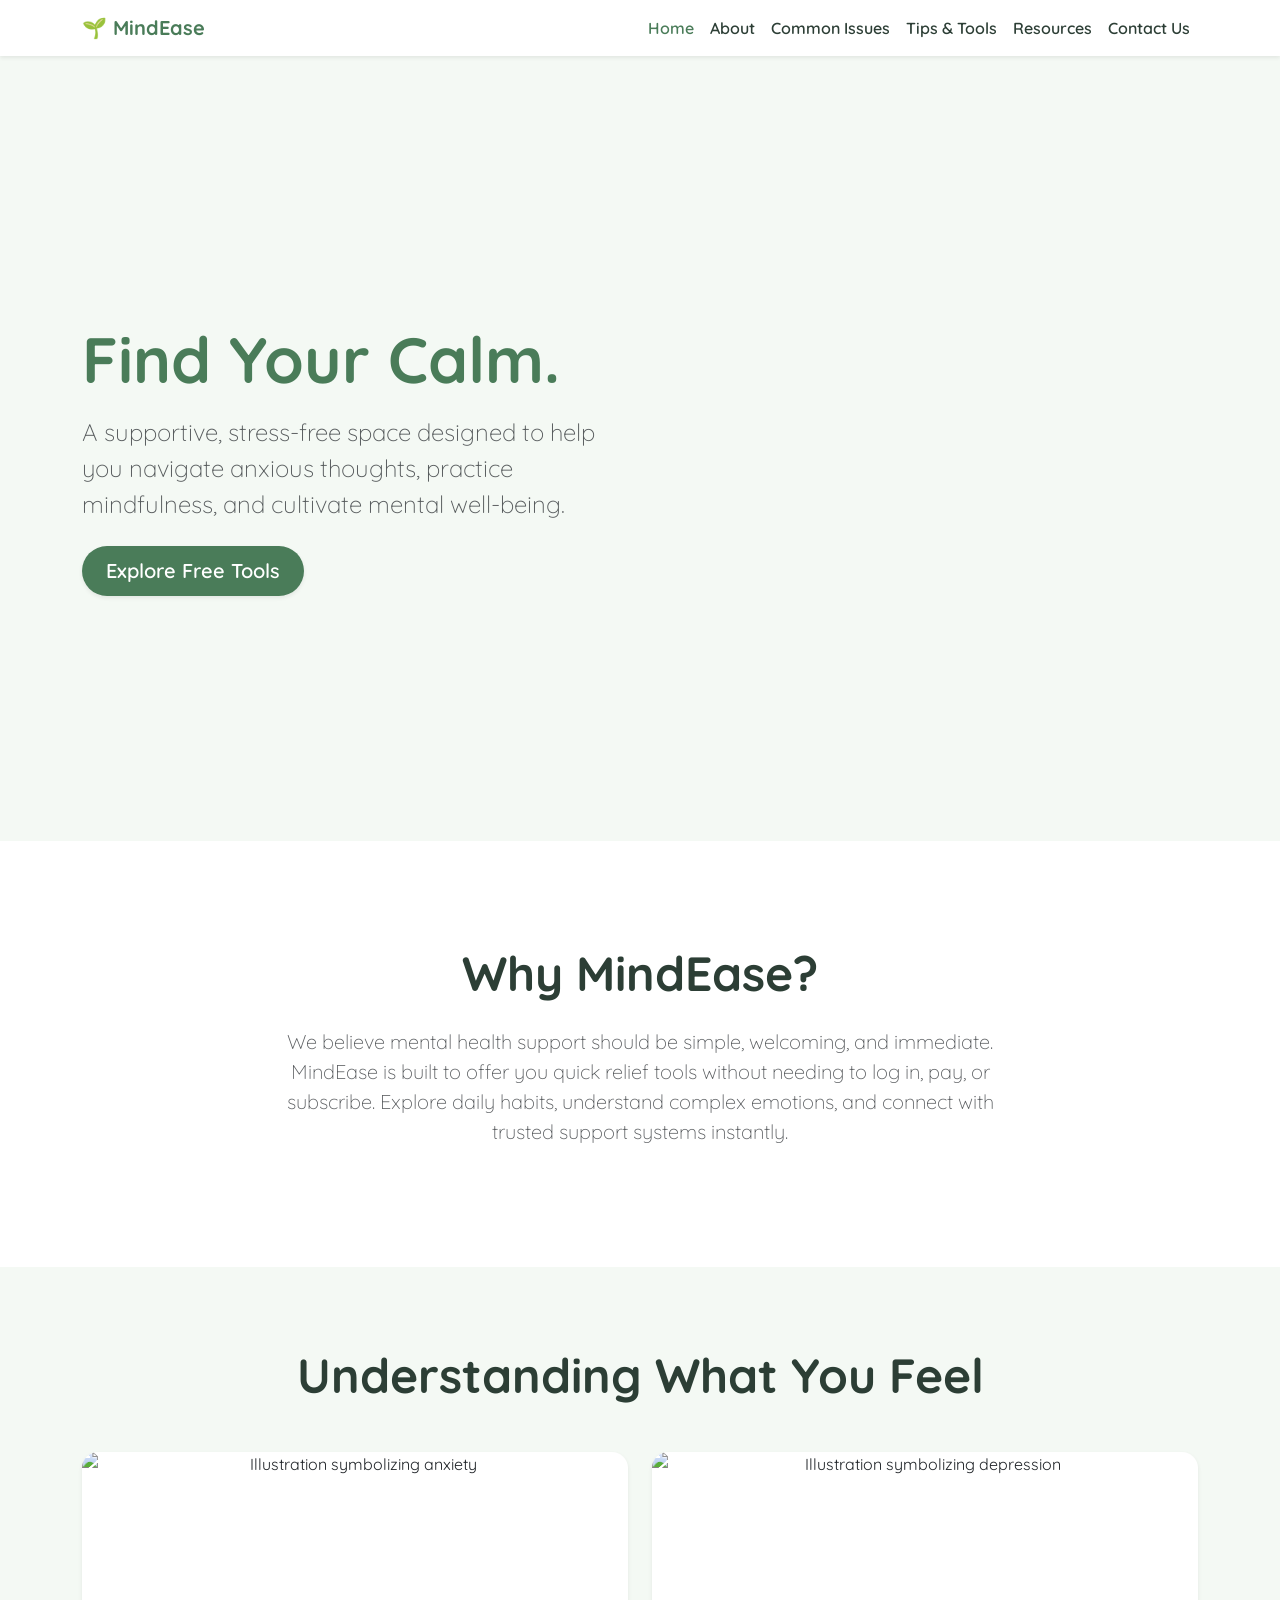
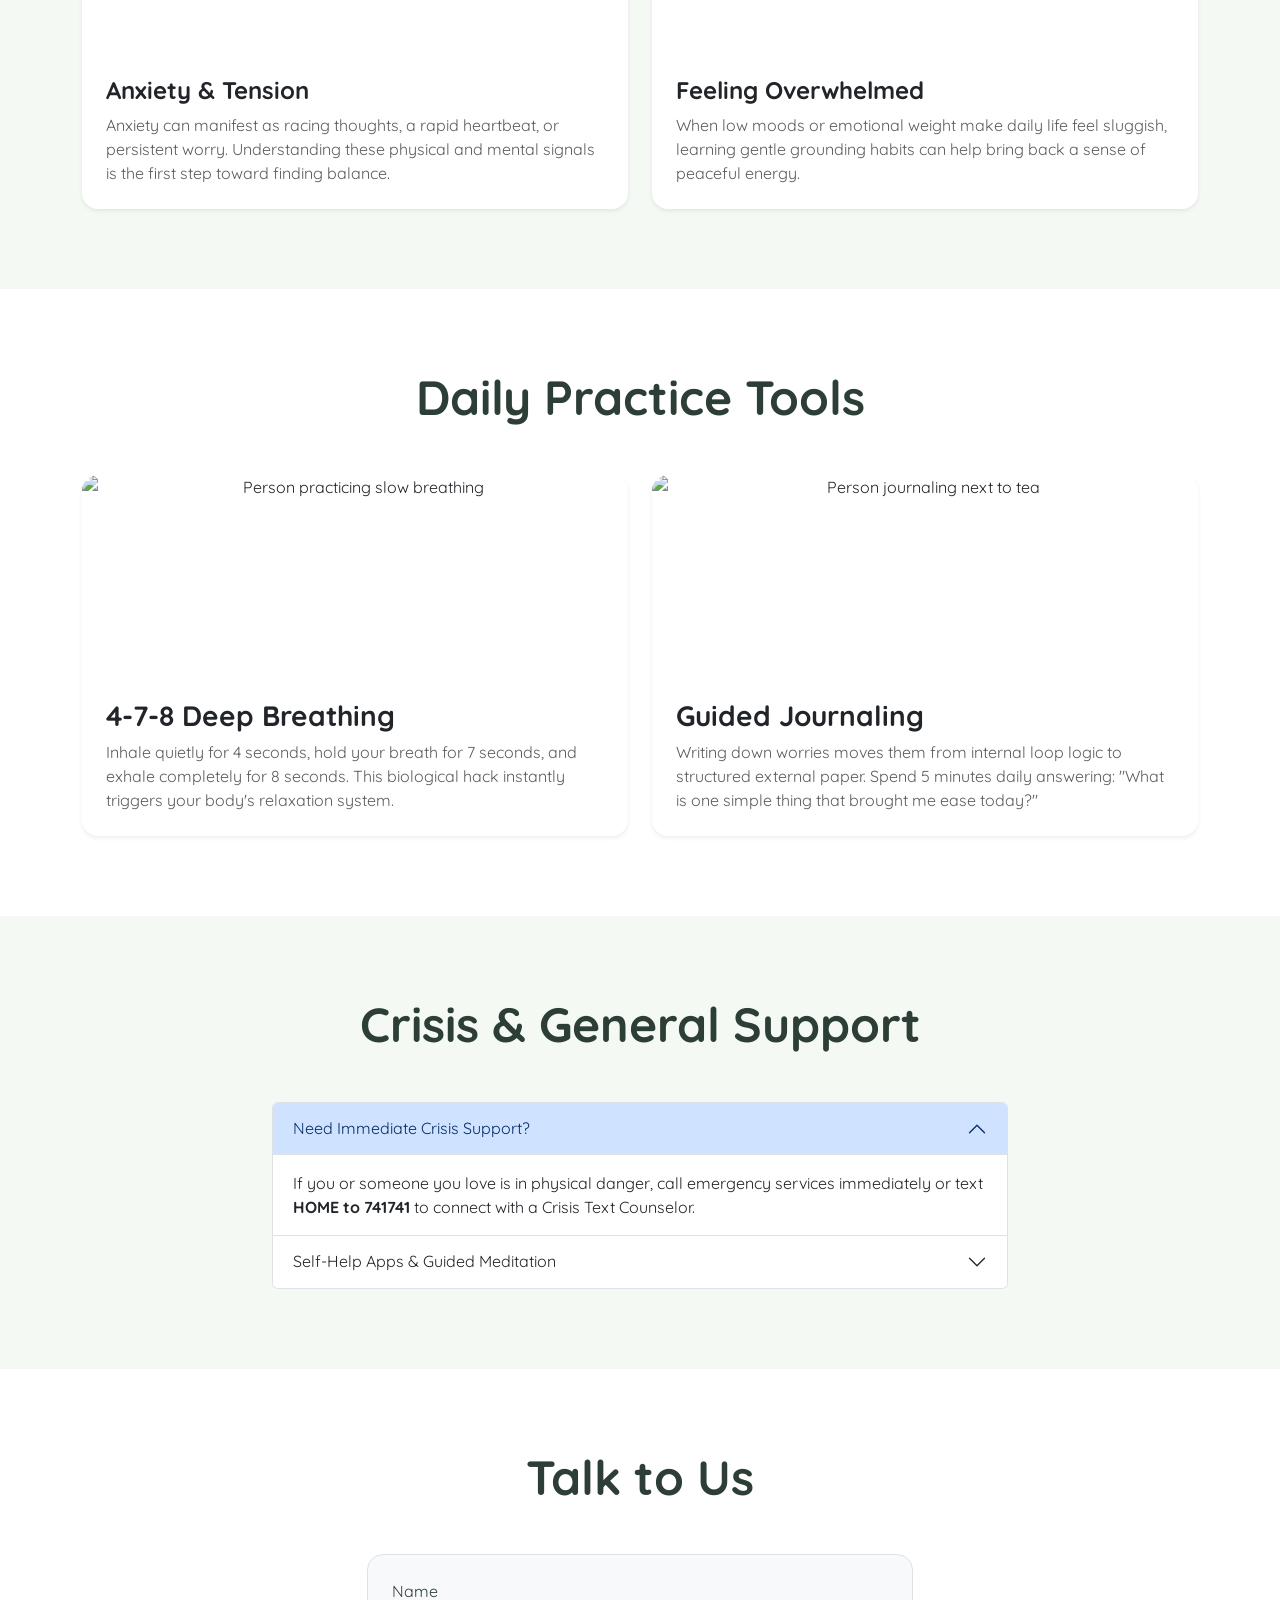
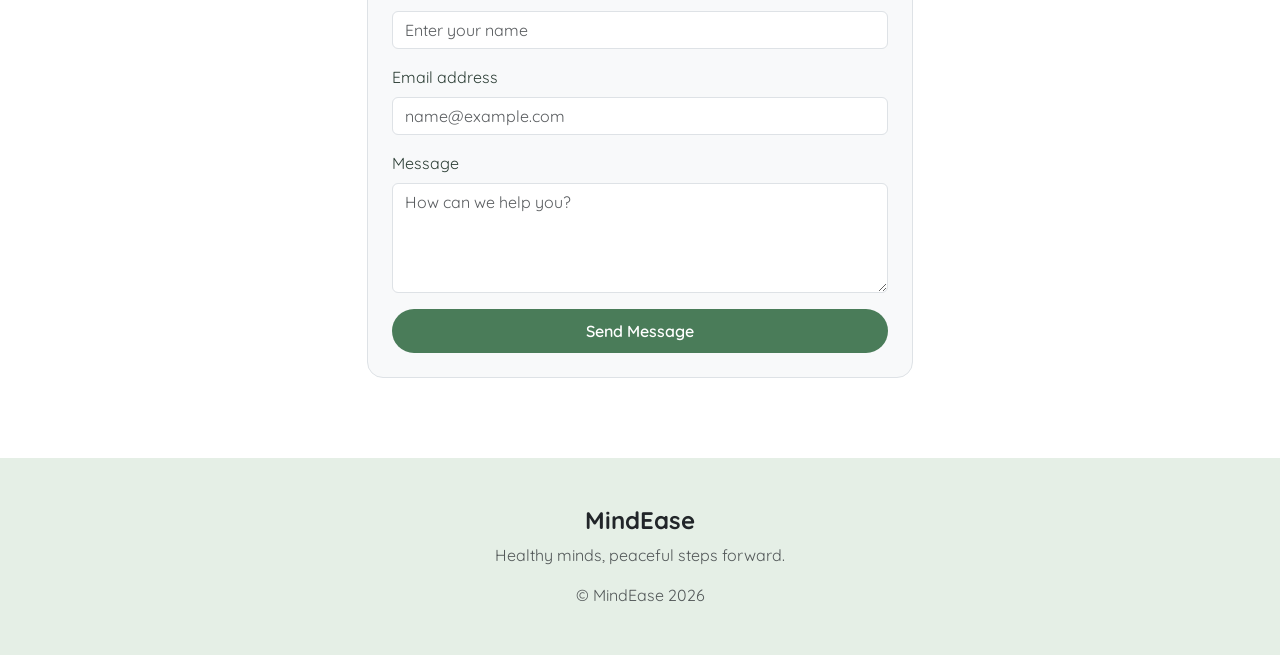
==== index.html @ 68fe110b "Update branding to MindEase and separate styles" ====
<!DOCTYPE html>
<html lang="en">
<head>
    <meta charset="UTF-8">
    <meta name="viewport" content="width=device-width, initial-scale=1.0">
    <meta name="description" content="MindEase - A gentle space offering support, actionable coping strategies, and mental health resources.">
    <title>MindEase | Home</title>
    
    <link href="https://fonts.googleapis.com/css2?family=Quicksand:wght@400;600;700&display=swap" rel="stylesheet">
    
    <link href="https://cdn.jsdelivr.net/npm/bootstrap@5.3.3/dist/css/bootstrap.min.css" rel="stylesheet" integrity="sha384-QWTKZyjpPEjISv5WaRU9OFeRpok6YctnYmDr5pNlyT2bRjXh0JMhjY6hW+ALEwIH" crossorigin="anonymous">
    <link rel="stylesheet" href="assets/css/styles.css">
</head>
<body data-bs-spy="scroll" data-bs-target="#navbar" data-bs-offset="100">

    <nav id="navbar" class="navbar navbar-expand-lg fixed-top shadow-sm">
        <div class="container">
            <a class="navbar-brand" href="#hero">🌱 MindEase</a>
            <button class="navbar-toggler" type="button" data-bs-toggle="collapse" data-bs-target="#navbarSupportedContent" aria-controls="navbarSupportedContent" aria-expanded="false" aria-label="Toggle navigation">
                <span class="navbar-toggler-icon"></span>
            </button>
            <div class="collapse navbar-collapse" id="navbarSupportedContent">
                <ul class="navbar-nav ms-auto mb-2 mb-lg-0">
                    <li class="nav-item"><a class="nav-link" href="#hero">Home</a></li>
                    <li class="nav-item"><a class="nav-link" href="#about">About</a></li>
                    <li class="nav-item"><a class="nav-link" href="#common-issues">Common Issues</a></li>
                    <li class="nav-item"><a class="nav-link" href="#tips">Tips & Tools</a></li>
                    <li class="nav-item"><a class="nav-link" href="#resources">Resources</a></li>
                    <li class="nav-item"><a class="nav-link" href="#contact">Contact Us</a></li>
                </ul>
            </div>
        </div>
    </nav>

    <header id="hero">
        <div class="container text-center text-lg-start py-5">
            <div class="row align-items-center">
                <div class="col-lg-6">
                    <h1 class="display-3 fw-bold mb-3 hero-title">Find Your Calm.</h1>
                    <p class="lead mb-4 fs-4 text-muted">A supportive, stress-free space designed to help you navigate anxious thoughts, practice mindfulness, and cultivate mental well-being.</p>
                    <a href="#tips" class="btn btn-custom btn-lg shadow-sm">Explore Free Tools</a>
                </div>
            </div>
        </div>
    </header>

    <section id="about" class="bg-white">
        <div class="container text-center py-4">
            <div class="row justify-content-center">
                <div class="col-lg-8">
                    <h2 class="display-5 fw-bold mb-4">Why MindEase?</h2>
                    <p class="lead text-muted">We believe mental health support should be simple, welcoming, and immediate. MindEase is built to offer you quick relief tools without needing to log in, pay, or subscribe. Explore daily habits, understand complex emotions, and connect with trusted support systems instantly.</p>
                </div>
            </div>
        </div>
    </section>

    <section id="common-issues">
        <div class="container text-center">
            <h2 class="display-5 fw-bold mb-5">Understanding What You Feel</h2>
            <div class="row g-4">
                <div class="col-md-6">
                    <div class="card h-100 shadow-sm border-0">
                        <img src="https://img.magnific.com/free-vector/mental-health-awareness-concept_52683-37916.jpg" class="card-img-top" alt="Illustration symbolizing anxiety">
                        <div class="card-body p-4 text-start">
                            <h3 class="card-title fw-bold h4">Anxiety & Tension</h3>
                            <p class="card-text text-muted">Anxiety can manifest as racing thoughts, a rapid heartbeat, or persistent worry. Understanding these physical and mental signals is the first step toward finding balance.</p>
                        </div>
                    </div>
                </div>
                <div class="col-md-6">
                    <div class="card h-100 shadow-sm border-0">
                        <img src="https://static.vecteezy.com/system/resources/previews/041/928/125/non_2x/mental-health-concept-with-character-situation-sad-woman-thinks-confused-thoughts-suffers-from-emotional-problems-and-depression-ill-illustration-with-people-scene-in-flat-design-for-web-vector.jpg" class="card-img-top" alt="Illustration symbolizing depression">
                        <div class="card-body p-4 text-start">
                            <h3 class="card-title fw-bold h4">Feeling Overwhelmed</h3>
                            <p class="card-text text-muted">When low moods or emotional weight make daily life feel sluggish, learning gentle grounding habits can help bring back a sense of peaceful energy.</p>
                        </div>
                    </div>
                </div>
            </div>
        </div>
    </section>

    <section id="tips" class="bg-white">
        <div class="container text-center">
            <h2 class="display-5 fw-bold mb-5">Daily Practice Tools</h2>
            <div class="row g-4">
                <div class="col-md-6">
                    <div class="card h-100 shadow-sm border-0">
                        <img src="https://img.magnific.com/free-vector/woman-doing-yoga-park_1308-122857.jpg" class="card-img-top" alt="Person practicing slow breathing">
                        <div class="card-body p-4 text-start">
                            <h3 class="card-title fw-bold">4-7-8 Deep Breathing</h3>
                            <p class="card-text text-muted">Inhale quietly for 4 seconds, hold your breath for 7 seconds, and exhale completely for 8 seconds. This biological hack instantly triggers your body's relaxation system.</p>
                        </div>
                    </div>
                </div>
                <div class="col-md-6">
                    <div class="card h-100 shadow-sm border-0">
                        <img src="https://img.magnific.com/free-vector/female-hands-holding-pen-drawing-flowers-notebook-girl-sitting-table-with-cup-tea-mobile-phone-it-taking-notes-diary-flat-vector-illustration-hobby-art-concept_74855-24532.jpg" class="card-img-top" alt="Person journaling next to tea">
                        <div class="card-body p-4 text-start">
                            <h3 class="card-title fw-bold">Guided Journaling</h3>
                            <p class="card-text text-muted">Writing down worries moves them from internal loop logic to structured external paper. Spend 5 minutes daily answering: "What is one simple thing that brought me ease today?"</p>
                        </div>
                    </div>
                </div>
            </div>
        </div>
    </section>

    <section id="resources">
        <div class="container">
            <h2 class="display-5 fw-bold text-center mb-5">Crisis & General Support</h2>
            <div class="row justify-content-center">
                <div class="col-lg-8">
                    <div class="accordion" id="resourcesAccordion">
                        <div class="accordion-item">
                            <h2 class="accordion-header">
                                <button class="accordion-button" type="button" data-bs-toggle="collapse" data-bs-target="#collapseOne" aria-expanded="true">
                                    Need Immediate Crisis Support?
                                </button>
                            </h2>
                            <div id="collapseOne" class="accordion-collapse collapse show" data-bs-parent="#resourcesAccordion">
                                <div class="accordion-body">
                                    If you or someone you love is in physical danger, call emergency services immediately or text <strong>HOME to 741741</strong> to connect with a Crisis Text Counselor.
                                </div>
                            </div>
                        </div>
                        <div class="accordion-item">
                            <h2 class="accordion-header">
                                <button class="accordion-button collapsed" type="button" data-bs-toggle="collapse" data-bs-target="#collapseTwo" aria-expanded="false">
                                    Self-Help Apps & Guided Meditation
                                </button>
                            </h2>
                            <div id="collapseTwo" class="accordion-collapse collapse" data-bs-parent="#resourcesAccordion">
                                <div class="accordion-body">
                                    Explore free, highly-rated mobile wellness options like <strong>Smiling Mind</strong>, <strong>Headspace</strong>, or search online for guided nature sounds and soundscapes.
                                </div>
                            </div>
                        </div>
                    </div>
                </div>
            </div>
        </div>
    </section>

    <section id="contact" class="bg-white">
        <div class="container">
            <h2 class="display-5 fw-bold text-center mb-5">Talk to Us</h2>
            <div class="row justify-content-center">
                <div class="col-lg-6">
                    <form action="success.html" method="GET" class="p-4 bg-light rounded-4 border">
                        <div class="mb-3">
                            <label for="name" class="form-label">Name</label>
                            <input type="text" class="form-control" id="name" required placeholder="Enter your name">
                        </div>
                        <div class="mb-3">
                            <label for="email" class="form-label">Email address</label>
                            <input type="email" class="form-control" id="email" required placeholder="name@example.com">
                        </div>
                        <div class="mb-3">
                            <label for="message" class="form-label">Message</label>
                            <textarea class="form-control" id="message" rows="4" required placeholder="How can we help you?"></textarea>
                        </div>
                        <button type="submit" class="btn btn-custom w-100">Send Message</button>
                    </form>
                </div>
            </div>
        </div>
    </section>

    <footer id="footer" class="py-5">
        <div class="container text-center">
            <p class="h4 fw-bold mb-2 text-dark">MindEase</p>
            <p class="text-muted">Healthy minds, peaceful steps forward.</p>
            <p class="copyright text-muted mb-0">© MindEase 2026</p>
        </div>
    </footer>

    <script src="https://cdn.jsdelivr.net/npm/bootstrap@5.3.3/dist/js/bootstrap.bundle.min.js" integrity="sha384-YvpcrYf0tY3lHB60NNkmXc5s9fDVZLESaAA55NDzOxhy9GkcIdslK1eN7N6jIeHz" crossorigin="anonymous"></script>

    <script>
        document.querySelectorAll(".navbar-collapse .nav-link").forEach((link) => {
            link.addEventListener("click", function (e) {
                let targetHref = e.target.getAttribute("href");
                if (targetHref.startsWith("#")) {
                    let section = document.querySelector(targetHref);
                    if (section) {
                        e.preventDefault();
                        let navbarHeight = document.querySelector(".navbar").offsetHeight;
                        window.scroll({
                            top: section.offsetTop - navbarHeight + 5,
                            behavior: "smooth",
                        });
                        
                        // Close collapsed mobile menu on click
                        let bsCollapse = bootstrap.Collapse.getInstance(document.getElementById("navbarSupportedContent"));
                        if (bsCollapse) {
                            bsCollapse.hide();
                        }
                    }
                }
            });
        });
    </script>
</body>
</html>
---- assets/css/styles.css ----
/* assets/css/styles.css */

:root {
    --bg-main: #f4f9f4;       /* Soft mint/off-white background */
    --accent-green: #4a7c59;  /* Forest green for primary buttons/accents */
    --light-green: #aacdb1;   /* Pastel green for borders/cards */
    --text-dark: #2c3e35;     /* Dark charcoal green for readability */
    --navbar-height: 76px;
}

html {
    scroll-padding-top: calc(var(--navbar-height) + 14px);
}

body {
    font-family: 'Quicksand', sans-serif;
    background-color: var(--bg-main);
    color: var(--text-dark);
    scroll-behavior: smooth;
    padding-top: var(--navbar-height);
}

section,
#hero {
    scroll-margin-top: calc(var(--navbar-height) + 14px);
}

@media (max-width: 991.98px) {
    :root {
        --navbar-height: 70px;
    }
}

.hero-title {
    color: var(--accent-green);
}

.logo-emoji {
    margin-right: 0.25rem;
}

.section-title {
    color: var(--accent-green);
}

.footer-title {
    font-weight: 700;
    color: var(--accent-green);
    margin-bottom: 0.5rem;
}

/* Navbar Styling */
#navbar {
    background-color: rgba(255, 255, 255, 0.95);
    backdrop-filter: blur(10px);
    transition: all 0.3s ease;
}
.navbar-brand {
    font-weight: 700;
    color: var(--accent-green) !important;
}
.nav-link {
    font-weight: 600;
    color: var(--text-dark) !important;
}
.nav-link:hover, .nav-link.active {
    color: var(--accent-green) !important;
}

/* Hero Section */
#hero {
    background: linear-gradient(rgba(244, 249, 244, 0.85), rgba(244, 249, 244, 0.85)), 
                url('https://png.pngtree.com/thumb_back/fh260/background/20241017/pngtree-lofi-backdrop-featuring-a-calm-lake-lush-green-forests-and-snowy-image_16409850.jpg') no-repeat center center/cover;
    min-height: 85vh;
    display: flex;
    align-items: center;
}

/* Custom Card Styles */
.card {
    border: 1px solid var(--light-green);
    border-radius: 16px;
    overflow: hidden;
    background: #ffffff;
    transition: transform 0.3s ease, box-shadow 0.3s ease;
}
.card:hover {
    transform: translateY(-5px);
    box-shadow: 0 10px 20px rgba(74, 124, 89, 0.1);
}
.card-img-top {
    height: 200px;
    object-fit: cover;
}

/* Buttons */
.btn-custom {
    background-color: var(--accent-green);
    color: #ffffff;
    border-radius: 30px;
    font-weight: 600;
    padding: 10px 24px;
    border: none;
    transition: background-color 0.2s;
}
.btn-custom:hover {
    background-color: #3b6347;
    color: #ffffff;
}

/* Footer */
#footer {
    background-color: #e5efe6;
    color: var(--text-dark);
}

section {
    padding: 80px 0;
}
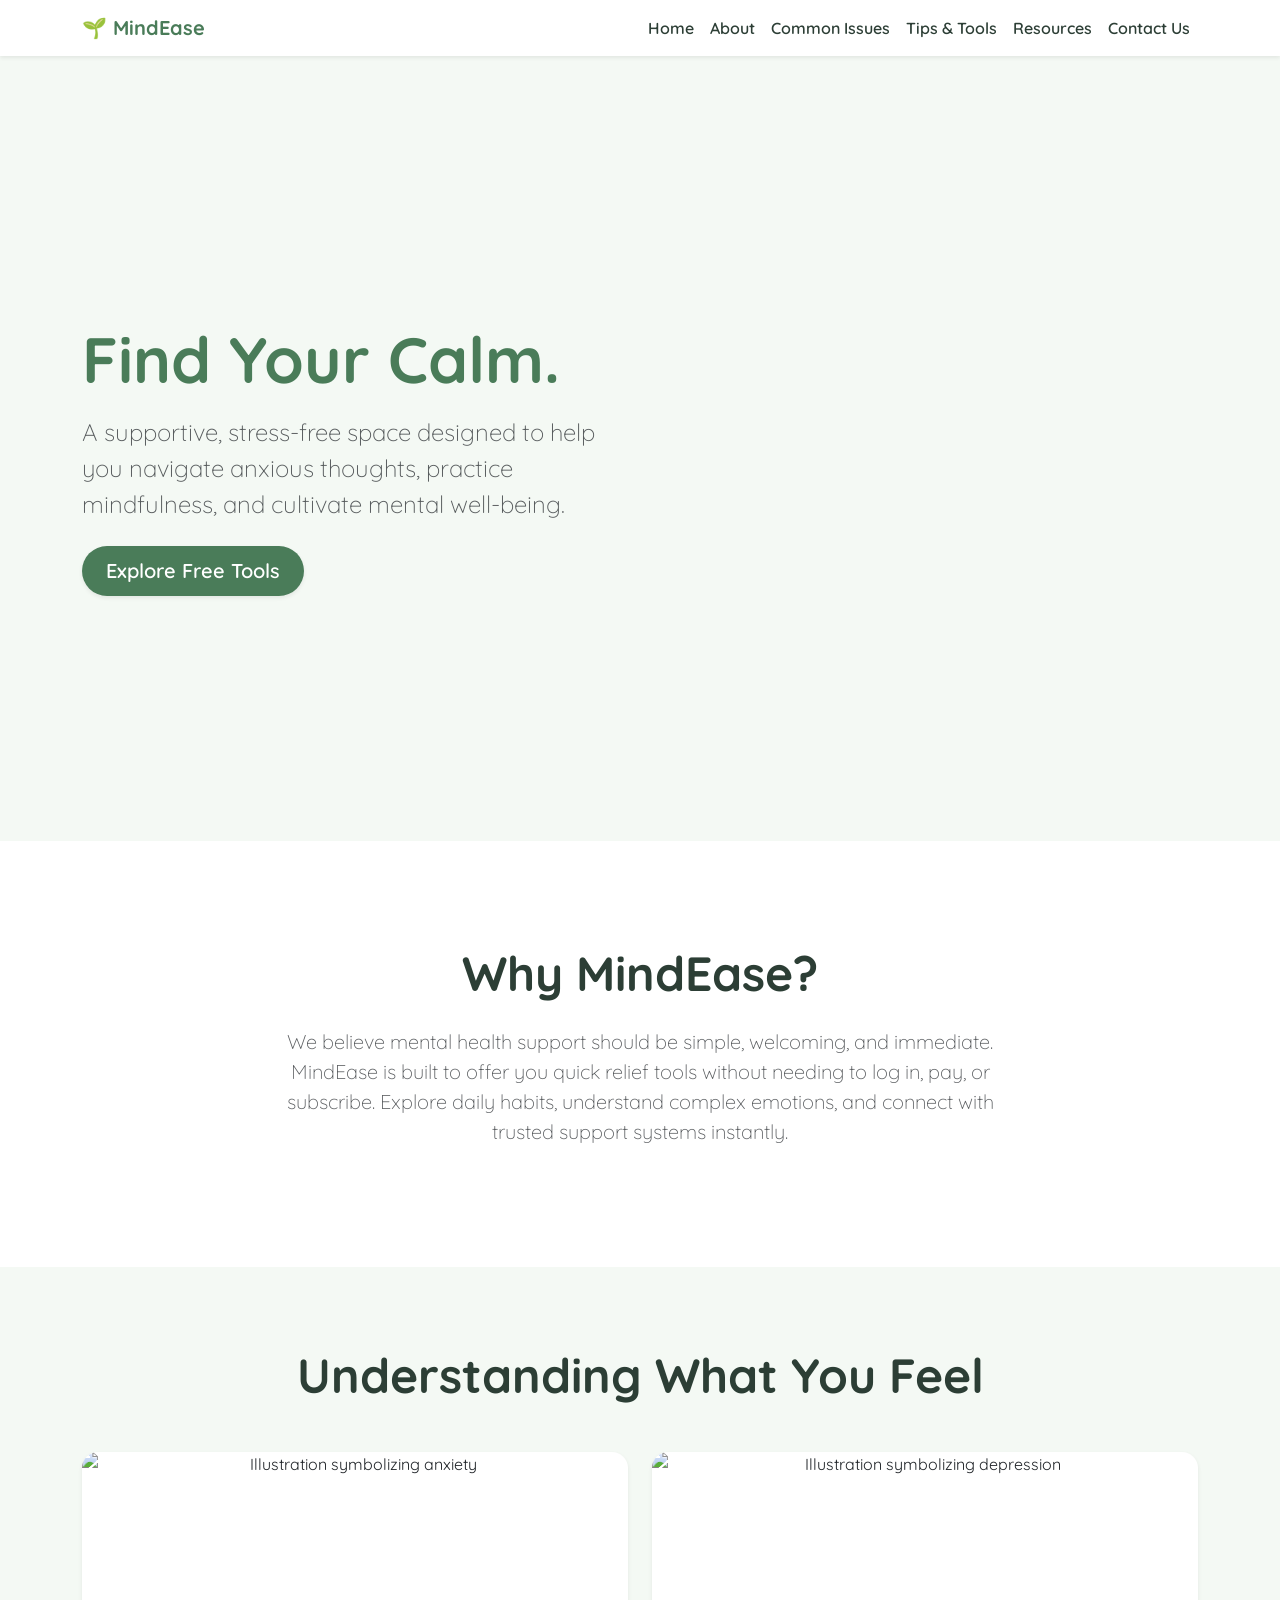
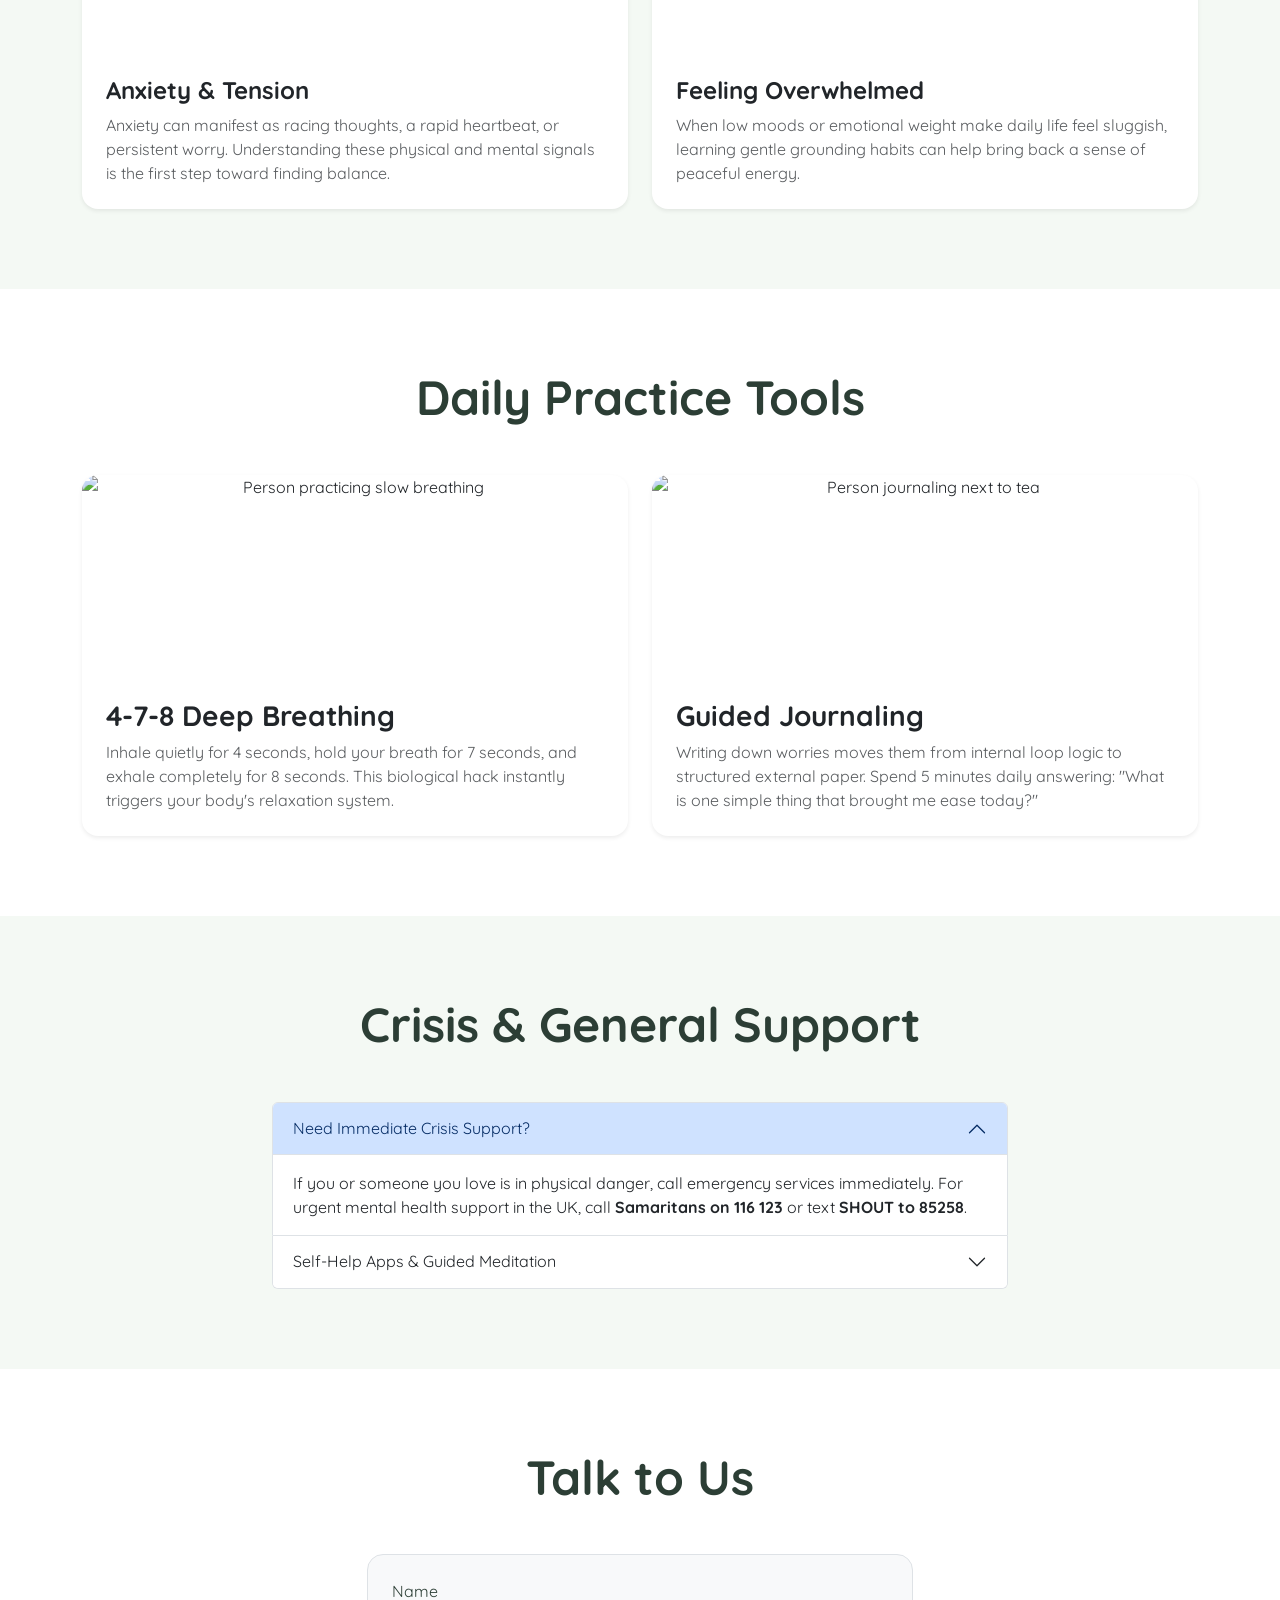
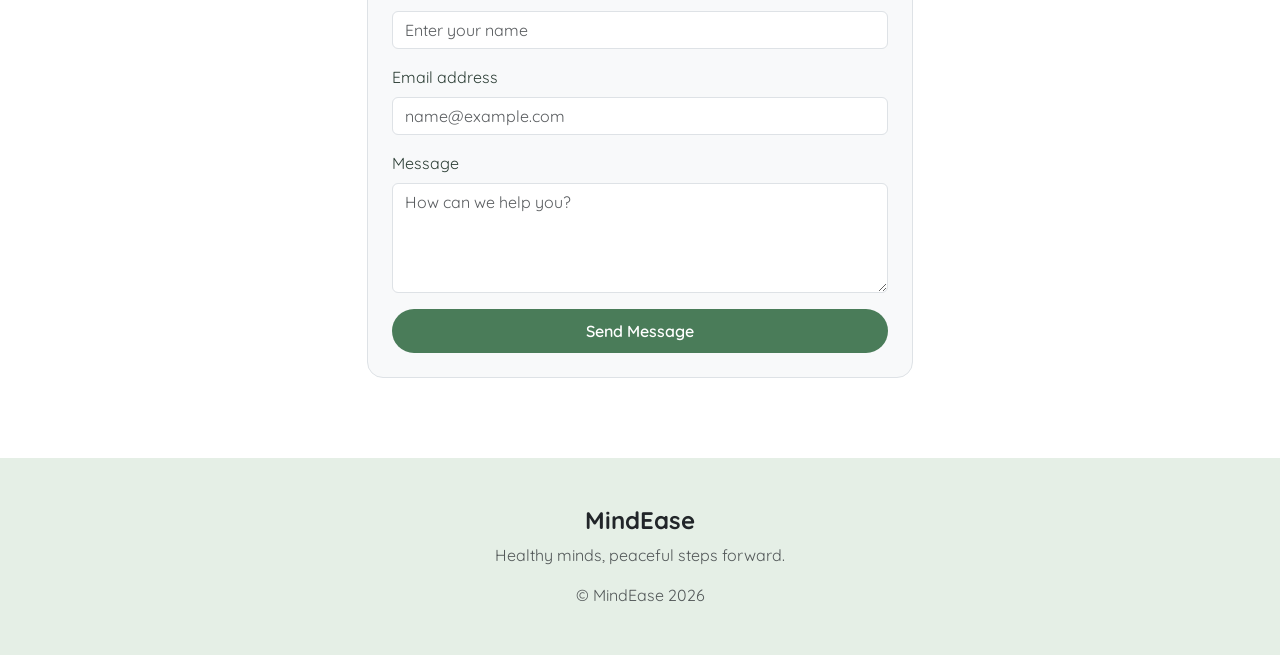
==== commit 90445e93: "Fix UK crisis support wording" ====
--- a/index.html
+++ b/index.html
@@ -1,4 +1,5 @@
 <!DOCTYPE html>
+<!-- MindEase home page -->
 <html lang="en">
 <head>
     <meta charset="UTF-8">
@@ -13,6 +14,7 @@
 </head>
 <body data-bs-spy="scroll" data-bs-target="#navbar" data-bs-offset="100">
 
+    <!-- Navigation bar -->
     <nav id="navbar" class="navbar navbar-expand-lg fixed-top shadow-sm">
         <div class="container">
             <a class="navbar-brand" href="#hero">🌱 MindEase</a>
@@ -32,6 +34,7 @@
         </div>
     </nav>
 
+    <!-- Hero section -->
     <header id="hero">
         <div class="container text-center text-lg-start py-5">
             <div class="row align-items-center">
@@ -121,7 +124,7 @@
                             </h2>
                             <div id="collapseOne" class="accordion-collapse collapse show" data-bs-parent="#resourcesAccordion">
                                 <div class="accordion-body">
-                                    If you or someone you love is in physical danger, call emergency services immediately or text <strong>HOME to 741741</strong> to connect with a Crisis Text Counselor.
+                                    If you or someone you love is in physical danger, call emergency services immediately. For urgent mental health support in the UK, call <strong>Samaritans on 116 123</strong> or text <strong>SHOUT to 85258</strong>.
                                 </div>
                             </div>
                         </div>
--- a/assets/css/styles.css
+++ b/assets/css/styles.css
@@ -1,4 +1,5 @@
 /* assets/css/styles.css */
+/* Main styles for the MindEase website */
 
 :root {
     --bg-main: #f4f9f4;       /* Soft mint/off-white background */
@@ -49,7 +50,7 @@
     margin-bottom: 0.5rem;
 }
 
-/* Navbar Styling */
+/* Navbar styling */
 #navbar {
     background-color: rgba(255, 255, 255, 0.95);
     backdrop-filter: blur(10px);
@@ -67,7 +68,7 @@
     color: var(--accent-green) !important;
 }
 
-/* Hero Section */
+/* Hero section */
 #hero {
     background: linear-gradient(rgba(244, 249, 244, 0.85), rgba(244, 249, 244, 0.85)), 
                 url('https://png.pngtree.com/thumb_back/fh260/background/20241017/pngtree-lofi-backdrop-featuring-a-calm-lake-lush-green-forests-and-snowy-image_16409850.jpg') no-repeat center center/cover;
@@ -76,7 +77,7 @@
     align-items: center;
 }
 
-/* Custom Card Styles */
+/* Card styles */
 .card {
     border: 1px solid var(--light-green);
     border-radius: 16px;
@@ -93,7 +94,7 @@
     object-fit: cover;
 }
 
-/* Buttons */
+/* Button styles */
 .btn-custom {
     background-color: var(--accent-green);
     color: #ffffff;
@@ -108,7 +109,7 @@
     color: #ffffff;
 }
 
-/* Footer */
+/* Footer styling */
 #footer {
     background-color: #e5efe6;
     color: var(--text-dark);
